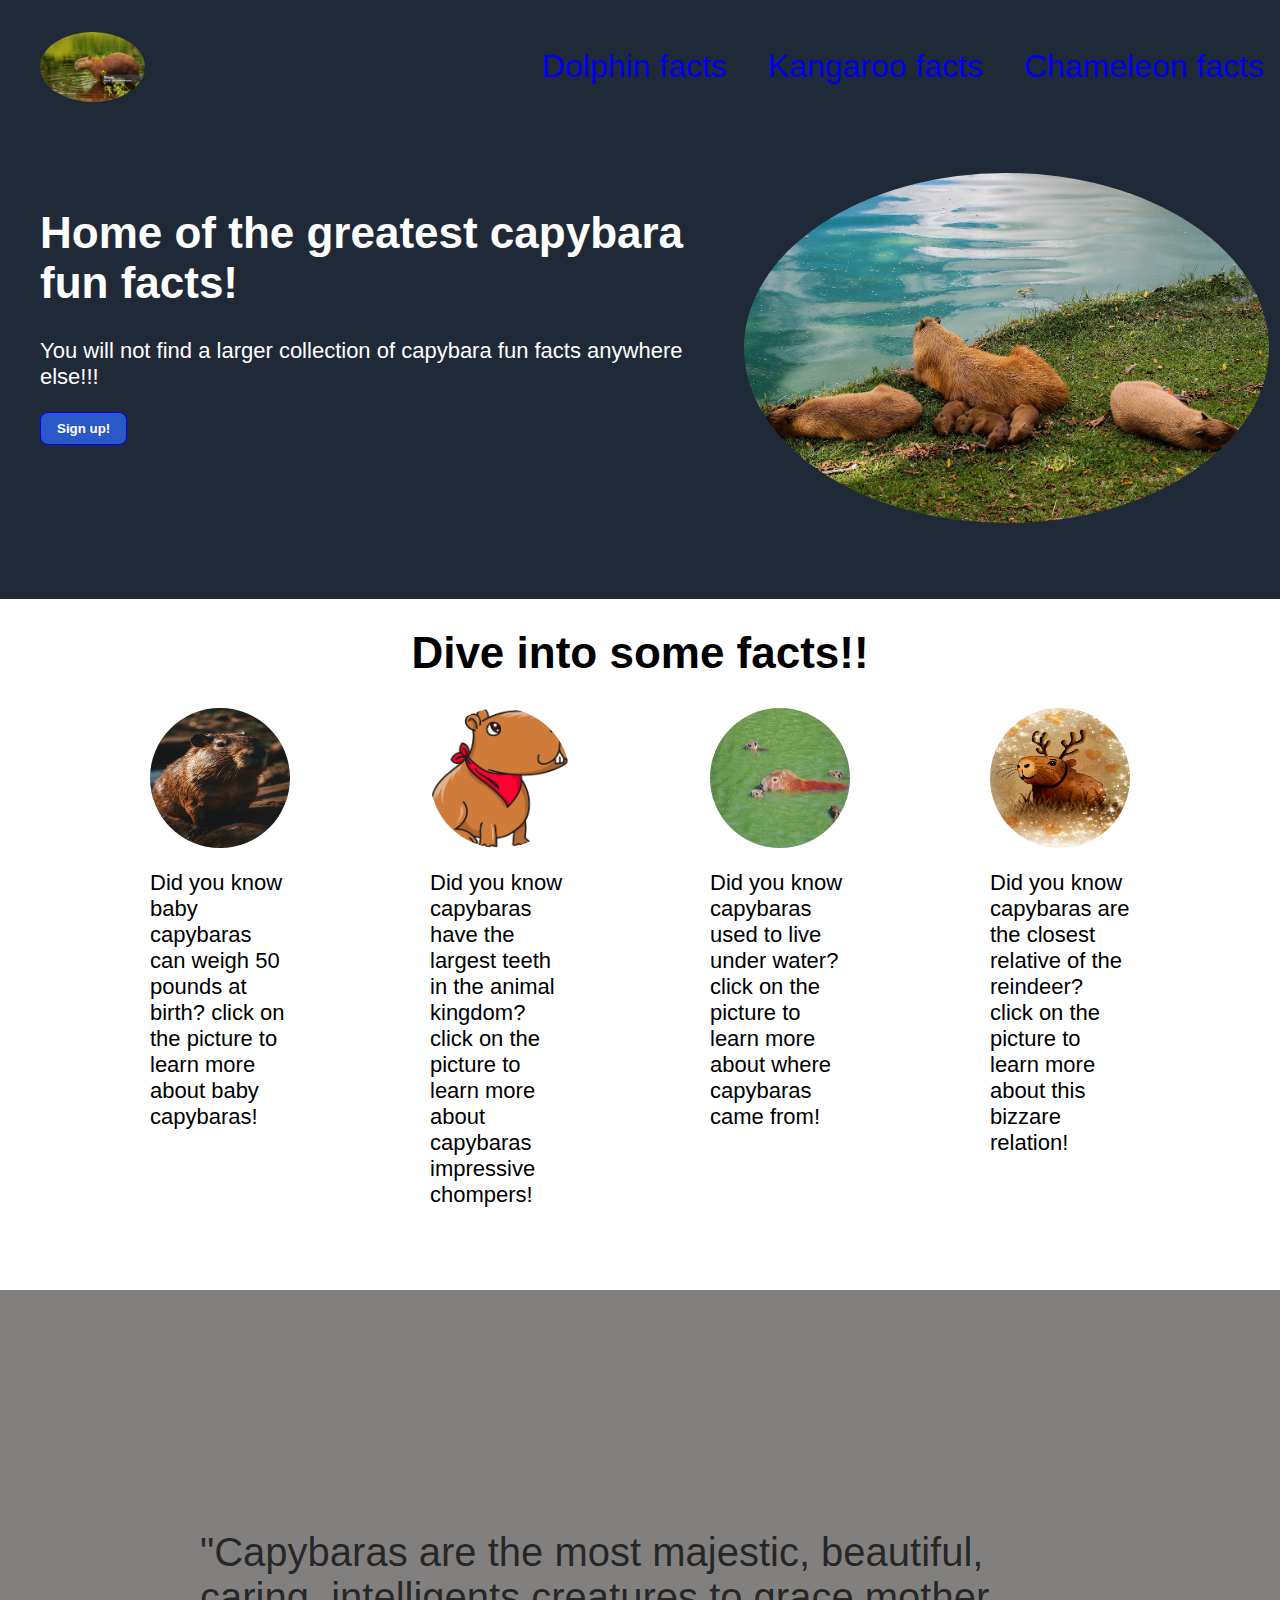
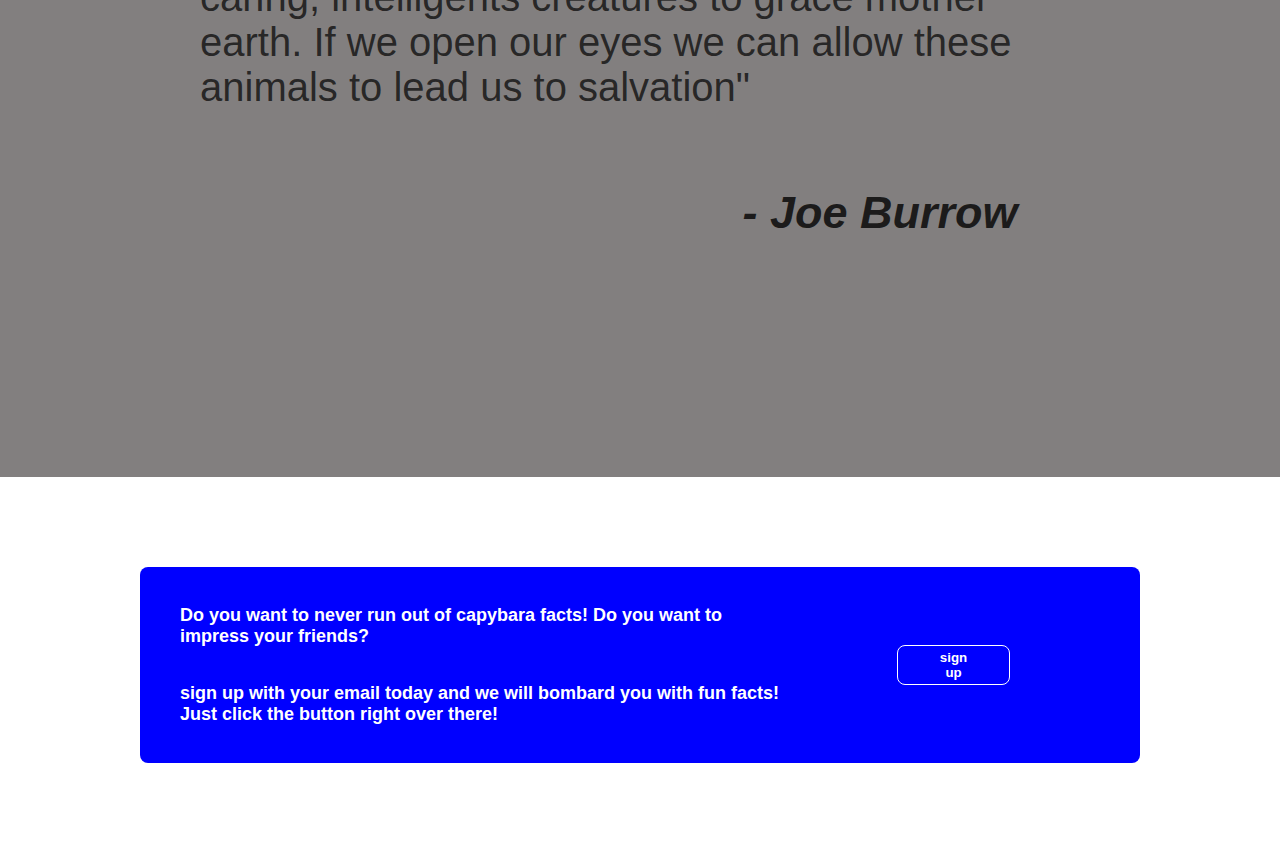
==== index.html @ 1919e7b0 "Finish layout for website" ====
<!DOCTYPE html>
<html lang="en">
<head>
    <meta charset="UTF-8">
    <meta name="viewport" content="width=device-width, initial-scale=1.0">
    <title>Landing Page</title>
    <link rel="stylesheet" href="landing_page.css">
</head>
<body>
    <div class="container">
        <div class="header">
            <div class="icon"><img src="./images/capybara.jpeg"></div>
            <ul>
                <a href="Dolphins.html">Dolphin facts</a>
                <a href="kangaroos.html">Kangaroo facts</a>
                <a href="Chamelons.html">Chameleon facts</a>
            </ul>
        </div>
        <div class="main">
            <ul>
                <h1>Home of the greatest capybara fun facts!</h1>
                <p>You will not find a larger collection of capybara fun facts anywhere else!!!</p>
                <button class="join-button">Sign up!</button>
            </ul>    
            <div class="big-image"><img src="./images/capybara_fam.jpeg"></div>
        </div>
    </div> 
    <div class="container-two">
        <h1>Dive into some facts!!</h1>
        <div class="boxes">
            <div class="box-one">
                <img src="./images/chubby_capy.jpeg">
                <p>Did you know baby capybaras can weigh 50 pounds at birth? click on the picture to learn more about baby capybaras!</p>
            </div>  
            <div class="box-two">
                <img src="./images/capybara_teeth.png">
                <p>Did you know capybaras have the largest teeth in the animal kingdom? click on the picture to learn more about capybaras impressive chompers!</p>
            </div>  
            <div class="box-three">
                <img src="./images/swimming_capy.jpeg">
                <p>Did you know capybaras used to live under water? click on the picture to learn more about where capybaras came from!</p>
            </div>
            <div class="box-four">
                <img src="./images/capybara_reindeer.jpeg">
                <p>Did you know capybaras are the closest relative of the reindeer? click on the picture to learn more about this bizzare relation!</p>
            </div>
        </div>
    </div>  
    <div class="container-three">
        <p>"Capybaras are the most majestic, beautiful, caring, intelligents creatures to grace mother earth. If we open our eyes we can allow these animals to lead us to salvation" </p>
        <h2> - Joe Burrow </h2>
    </div> 
    <div class="container-four">
        <div class="final-call">
            <div class="content">
            <p>Do you want to never run out of capybara facts! Do you want to impress your friends?</h1>
            <p>sign up with your email today and we will bombard you with fun facts! Just click the button right over there!</p>
            </div>
            <button class="final-button">sign up</button>
        </div>
    </div>
</body>
</html>
---- landing_page.css ----
body {
    display: flex;
    flex-direction: column;
    font-family: 'Gill Sans', 'Gill Sans MT', Calibri, 'Trebuchet MS', sans-serif;
    height: 100vh;
    margin: 0;
    color: white;
    font-size: 22px;
}

.container {
    display: flex;
    background: hsl(216deg 28.74% 17.06%);
    justify-content: space-between;
    flex-direction: column;


}

.header {
    display: flex;
    align-items: center;
    font-size: 32px;
    justify-content: space-between;
    margin-top: 16px;

}

ul {
    list-style-type: none;
}



a {
    text-decoration: none;
    padding: 16px;
}

a:visited {
    color: blue;
}

.main {
    display: flex;
    justify-content: space-between;
    margin-bottom: 60px;
    margin-top: 40px;
}

button {
   
    border: 1px solid white;
    border-radius: 8px;
}

.join-button {
    display: flex;
    padding: 8px 16px;
    background-color: rgb(43, 88, 201);
    border: 1px solid blue;
    color: white;
    font-weight: bolder;
  }

  .icon {
    display: flex;
    width: 70px;
    height: 70px;
    padding: 8px 40px;
  }
  
  img  {
    border-radius: 90%;
  }

  .big-image {
    display: flex;
    width: 350px;
    height: 350px;
    padding: 16px;
    margin-right: 170px;
  }

  .container-two {
    display: flex;
    background: white;
    justify-content: space-between;
    color: black;
    flex-direction: column;
    align-items: center;
    margin-bottom: 60px;
    
  }

 p {
    font-weight: lighter;
 }

 .boxes {
    display: flex;
    gap: 140px;
 }

 .box-one,
 .box-two,
 .box-three,
 .box-four {
    display: flex;
    flex-direction: column;
    width: 140px;
 }

 .box-one img,
 .box-two img,
 .box-three img,
 .box-four img {
    height: 140px;
    width: 140px;
 }

.container-three {
    display: flex;
    background-color: rgb(130, 127, 127);
    justify-content: center;
    align-items: center;
    padding: 200px;
    font-size: 40px;
    color: rgba(0, 0, 0, 0.709);
    flex-direction: column;
} 

h2 {
    margin-left: 480px;
    color: rgba(0, 0, 0, 0.794);
    font-weight: bolder;
    font-size: 45px;
    font-style: italic;
}

.container-four {
    display: flex;
    background-color: white;
    justify-content: center;
    align-items: center;
    font-size: 18px;
    
}

.final-call {
    display: flex;
    background-color: blue;
    padding: 20px 40px;
    margin: 90px;
    justify-content: center;
    align-items: center;
    gap:16px;
    border-color: black;
    border-radius: 8px;
    margin-left: 140px;
    margin-right: 140px;
}    

.final-button {
    padding: 4px 40px;
    color: white;
    background-color: blue;
    margin-right: 90px;
    font-weight: bold;
    display: flex;
    border-color: white;
}

.content {
    display: flex;
    flex-direction: column;
    margin-right: 100px;
}

.content p {
    font-weight: bolder;
}
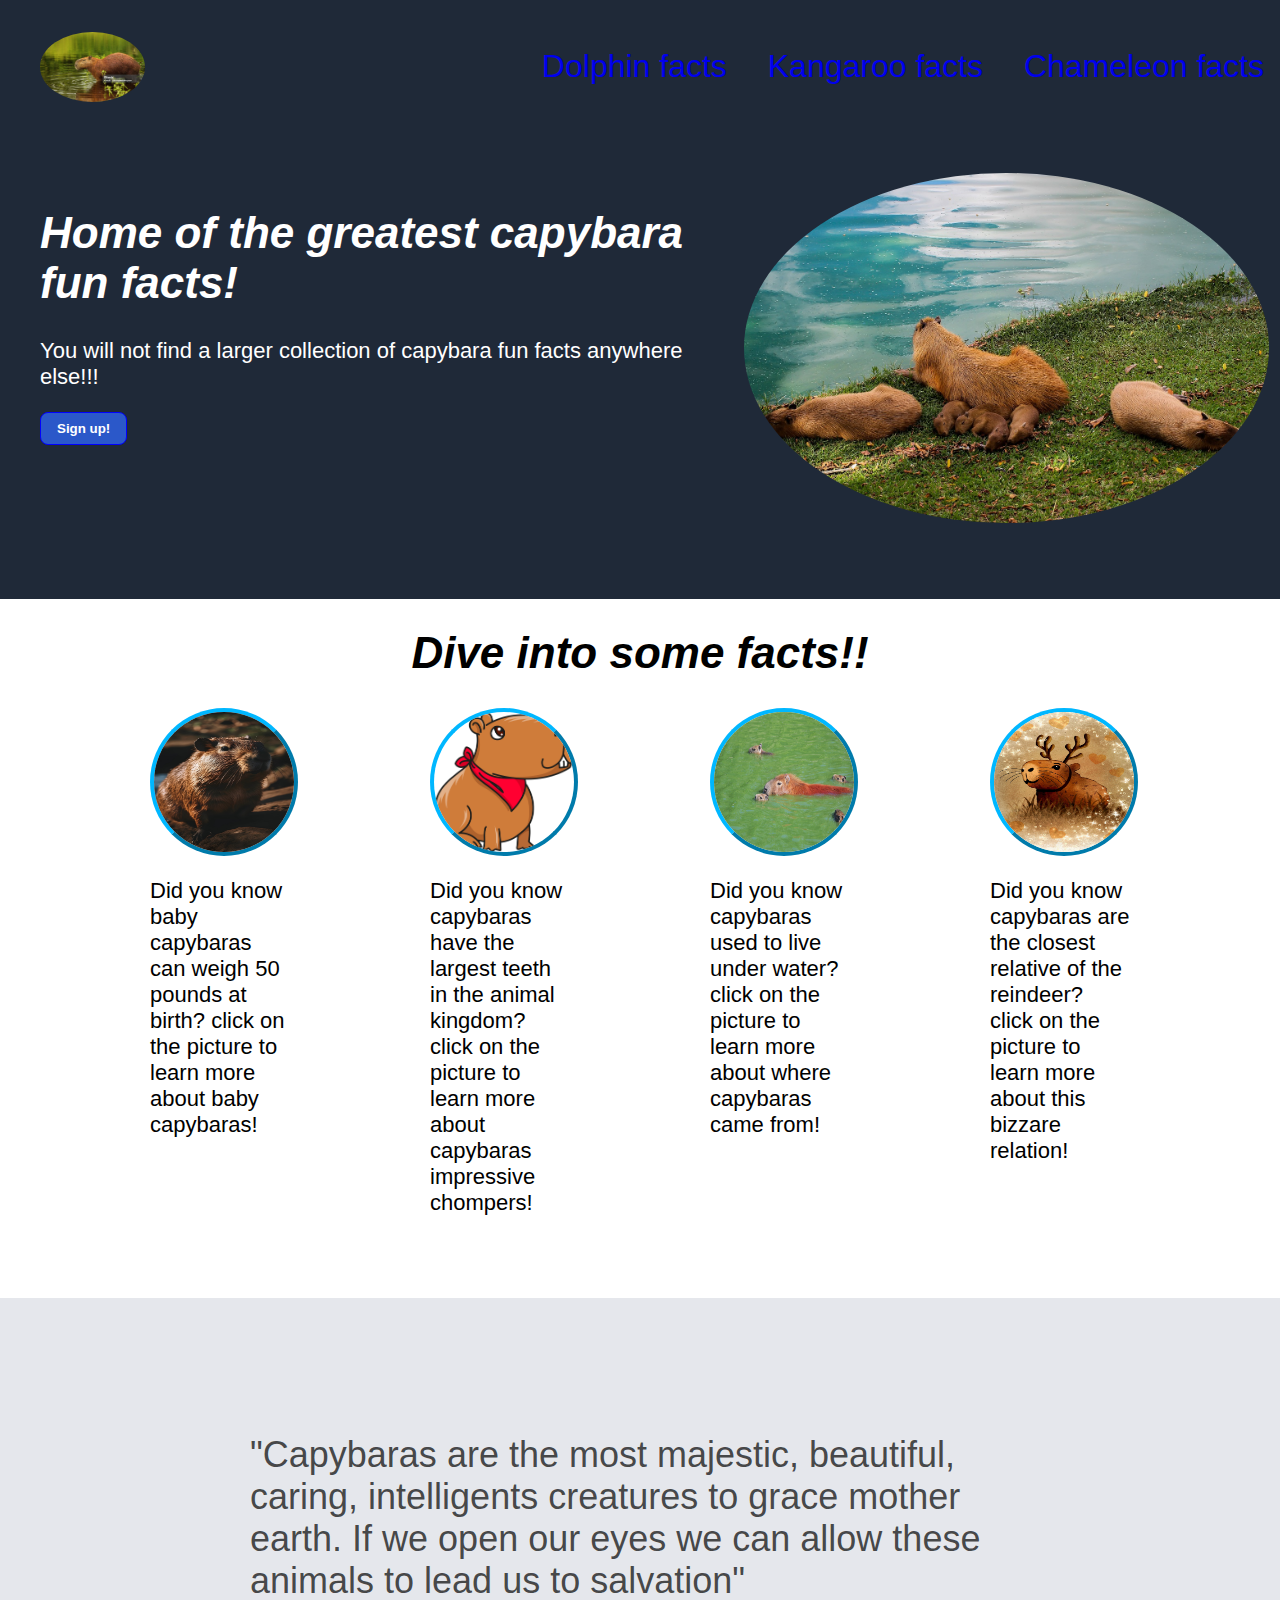
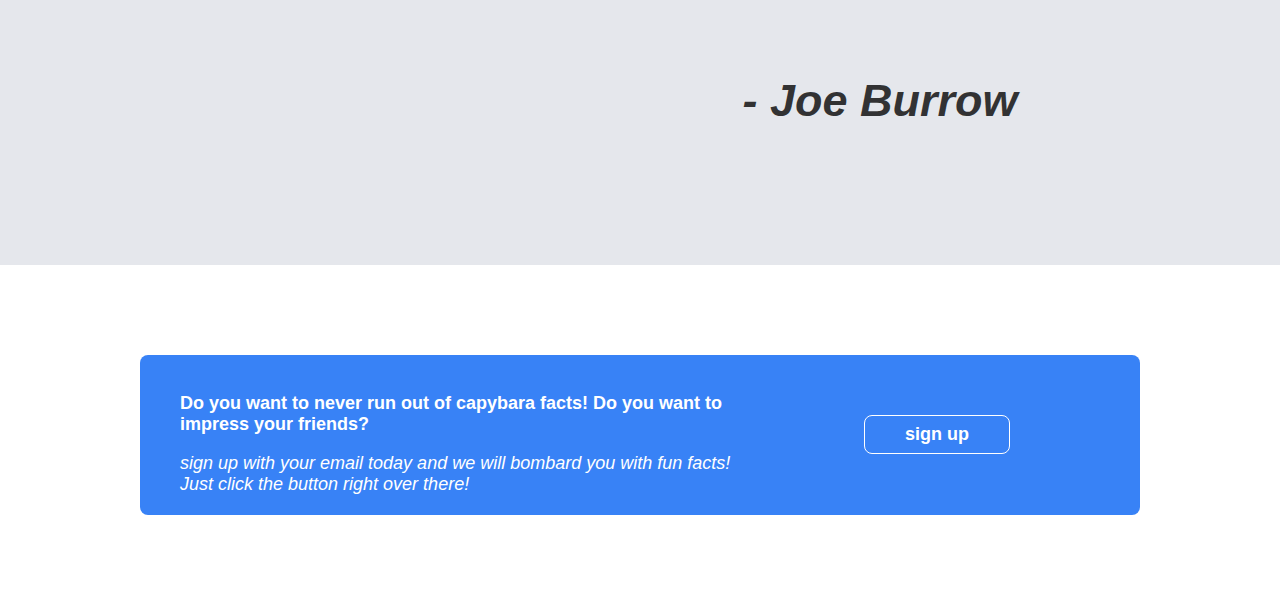
==== commit 74c221e2: "change font style and colors" ====
--- a/index.html
+++ b/index.html
@@ -30,19 +30,19 @@
         <div class="boxes">
             <div class="box-one">
                 <img src="./images/chubby_capy.jpeg">
-                <p>Did you know baby capybaras can weigh 50 pounds at birth? click on the picture to learn more about baby capybaras!</p>
+                <p><strong>Did you know baby capybaras can weigh 50 pounds at birth?</strong> click on the picture to learn more about baby capybaras!</p>
             </div>  
             <div class="box-two">
                 <img src="./images/capybara_teeth.png">
-                <p>Did you know capybaras have the largest teeth in the animal kingdom? click on the picture to learn more about capybaras impressive chompers!</p>
+                <p><strong>Did you know capybaras have the largest teeth in the animal kingdom?</strong> click on the picture to learn more about capybaras impressive chompers!</p>
             </div>  
             <div class="box-three">
                 <img src="./images/swimming_capy.jpeg">
-                <p>Did you know capybaras used to live under water? click on the picture to learn more about where capybaras came from!</p>
+                <p><strong>Did you know capybaras used to live under water?</strong> click on the picture to learn more about where capybaras came from!</p>
             </div>
             <div class="box-four">
                 <img src="./images/capybara_reindeer.jpeg">
-                <p>Did you know capybaras are the closest relative of the reindeer? click on the picture to learn more about this bizzare relation!</p>
+                <p><strong>Did you know capybaras are the closest relative of the reindeer?</strong> click on the picture to learn more about this bizzare relation!</p>
             </div>
         </div>
     </div>  
@@ -53,11 +53,12 @@
     <div class="container-four">
         <div class="final-call">
             <div class="content">
-            <p>Do you want to never run out of capybara facts! Do you want to impress your friends?</h1>
-            <p>sign up with your email today and we will bombard you with fun facts! Just click the button right over there!</p>
+                <p>Do you want to never run out of capybara facts! Do you want to impress your friends?</p>
+                <i>sign up with your email today and we will bombard you with fun facts! Just click the button right over there!</i>
             </div>
             <button class="final-button">sign up</button>
         </div>
     </div>
 </body>
-</html>+</html>
+
--- a/landing_page.css
+++ b/landing_page.css
@@ -11,10 +11,9 @@
 .container {
     display: flex;
     background: hsl(216deg 28.74% 17.06%);
-    justify-content: space-between;
+    justify-content: center;
     flex-direction: column;
-
-
+    
 }
 
 .header {
@@ -43,7 +42,6 @@
 
 .main {
     display: flex;
-    justify-content: space-between;
     margin-bottom: 60px;
     margin-top: 40px;
 }
@@ -117,18 +115,24 @@
  .box-four img {
     height: 140px;
     width: 140px;
+    border: rgb(0, 183, 255) 4px outset;
  }
 
 .container-three {
     display: flex;
-    background-color: rgb(130, 127, 127);
+    background-color: hsl(222.86deg 15.56% 91.18%);
     justify-content: center;
     align-items: center;
-    padding: 200px;
+    padding: 100px 250px;
     font-size: 40px;
     color: rgba(0, 0, 0, 0.709);
     flex-direction: column;
 } 
+
+h1 {
+    font-style: oblique;
+    
+}
 
 h2 {
     margin-left: 480px;
@@ -137,6 +141,7 @@
     font-size: 45px;
     font-style: italic;
 }
+
 
 .container-four {
     display: flex;
@@ -149,7 +154,7 @@
 
 .final-call {
     display: flex;
-    background-color: blue;
+    background-color: #3882f6;
     padding: 20px 40px;
     margin: 90px;
     justify-content: center;
@@ -162,13 +167,14 @@
 }    
 
 .final-button {
-    padding: 4px 40px;
+    padding: 8px 40px;
     color: white;
-    background-color: blue;
+    background-color: #3882f6;
     margin-right: 90px;
     font-weight: bold;
     display: flex;
-    border-color: white;
+    white-space: nowrap;
+    font-size: 18px;
 }
 
 .content {
@@ -179,4 +185,9 @@
 
 .content p {
     font-weight: bolder;
-}+}
+
+.container-three p {
+    font-style: light italic;
+    font-size: 36px;
+}
